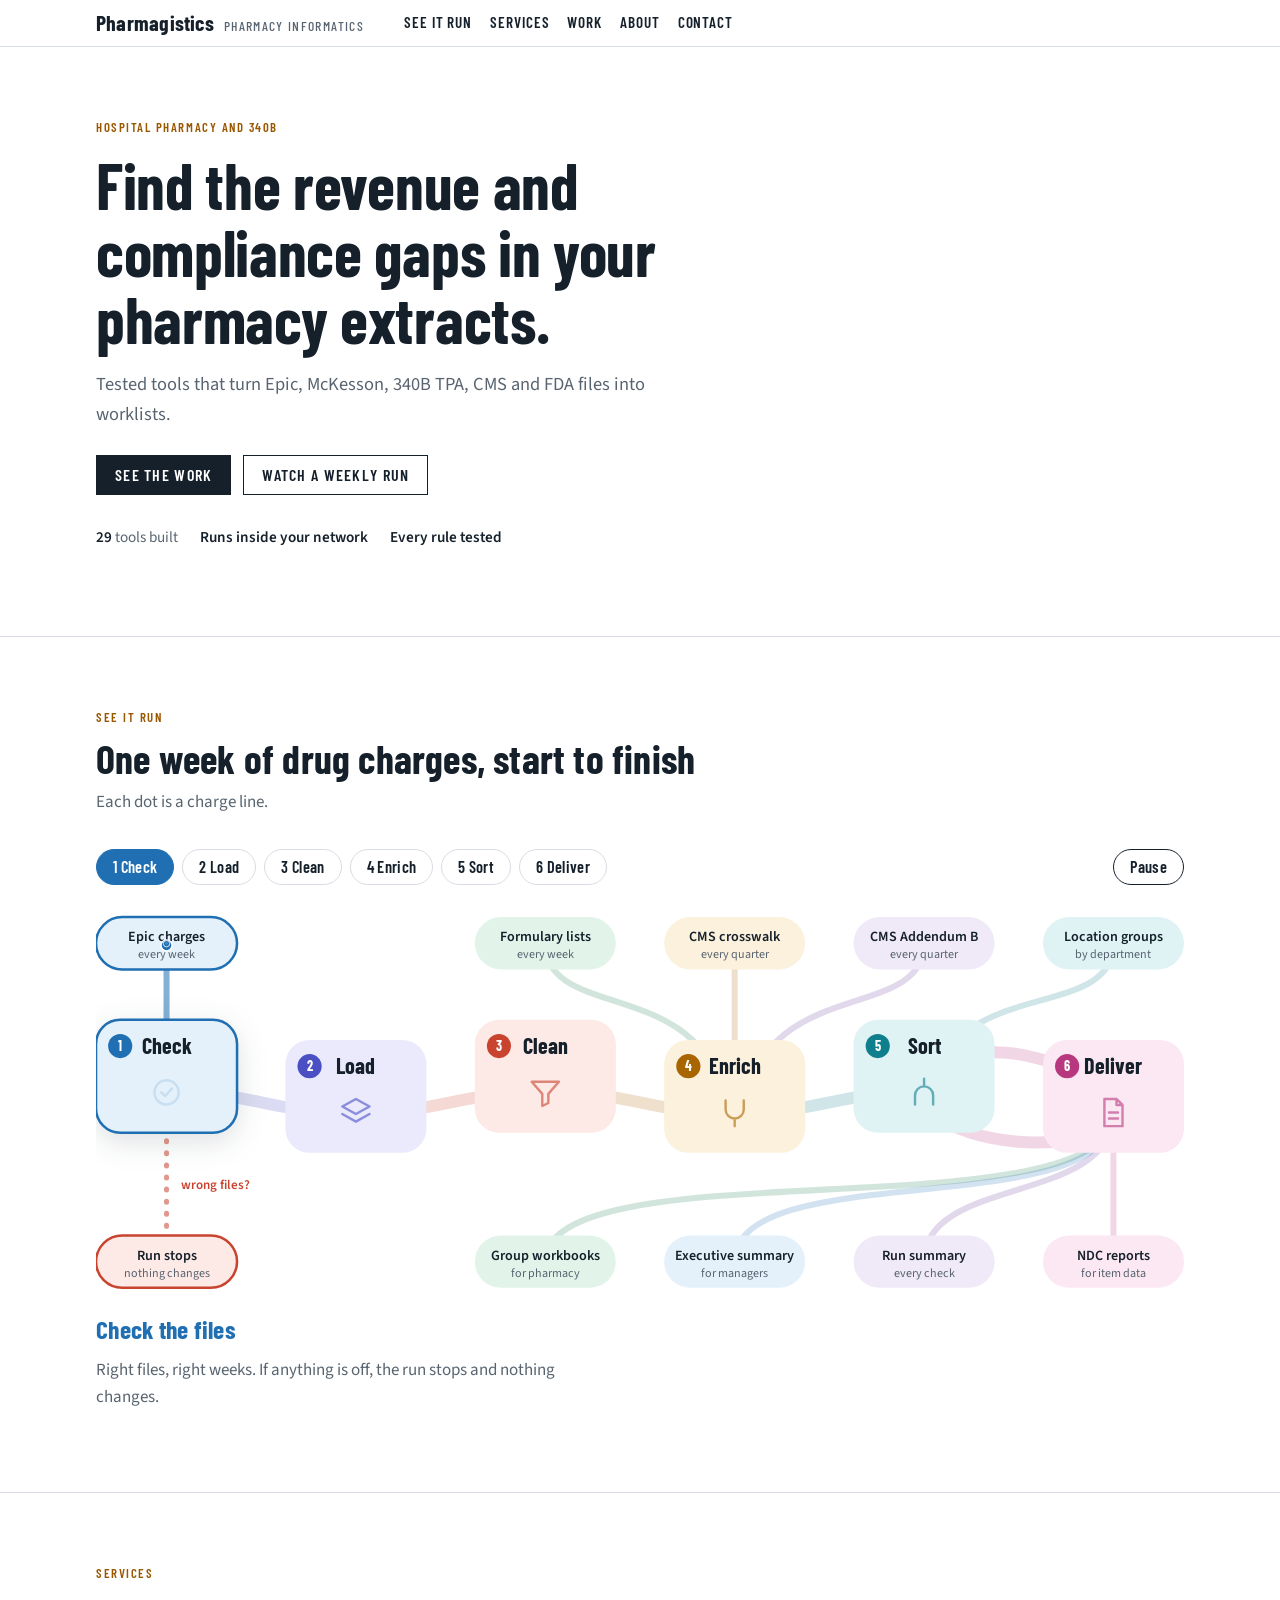
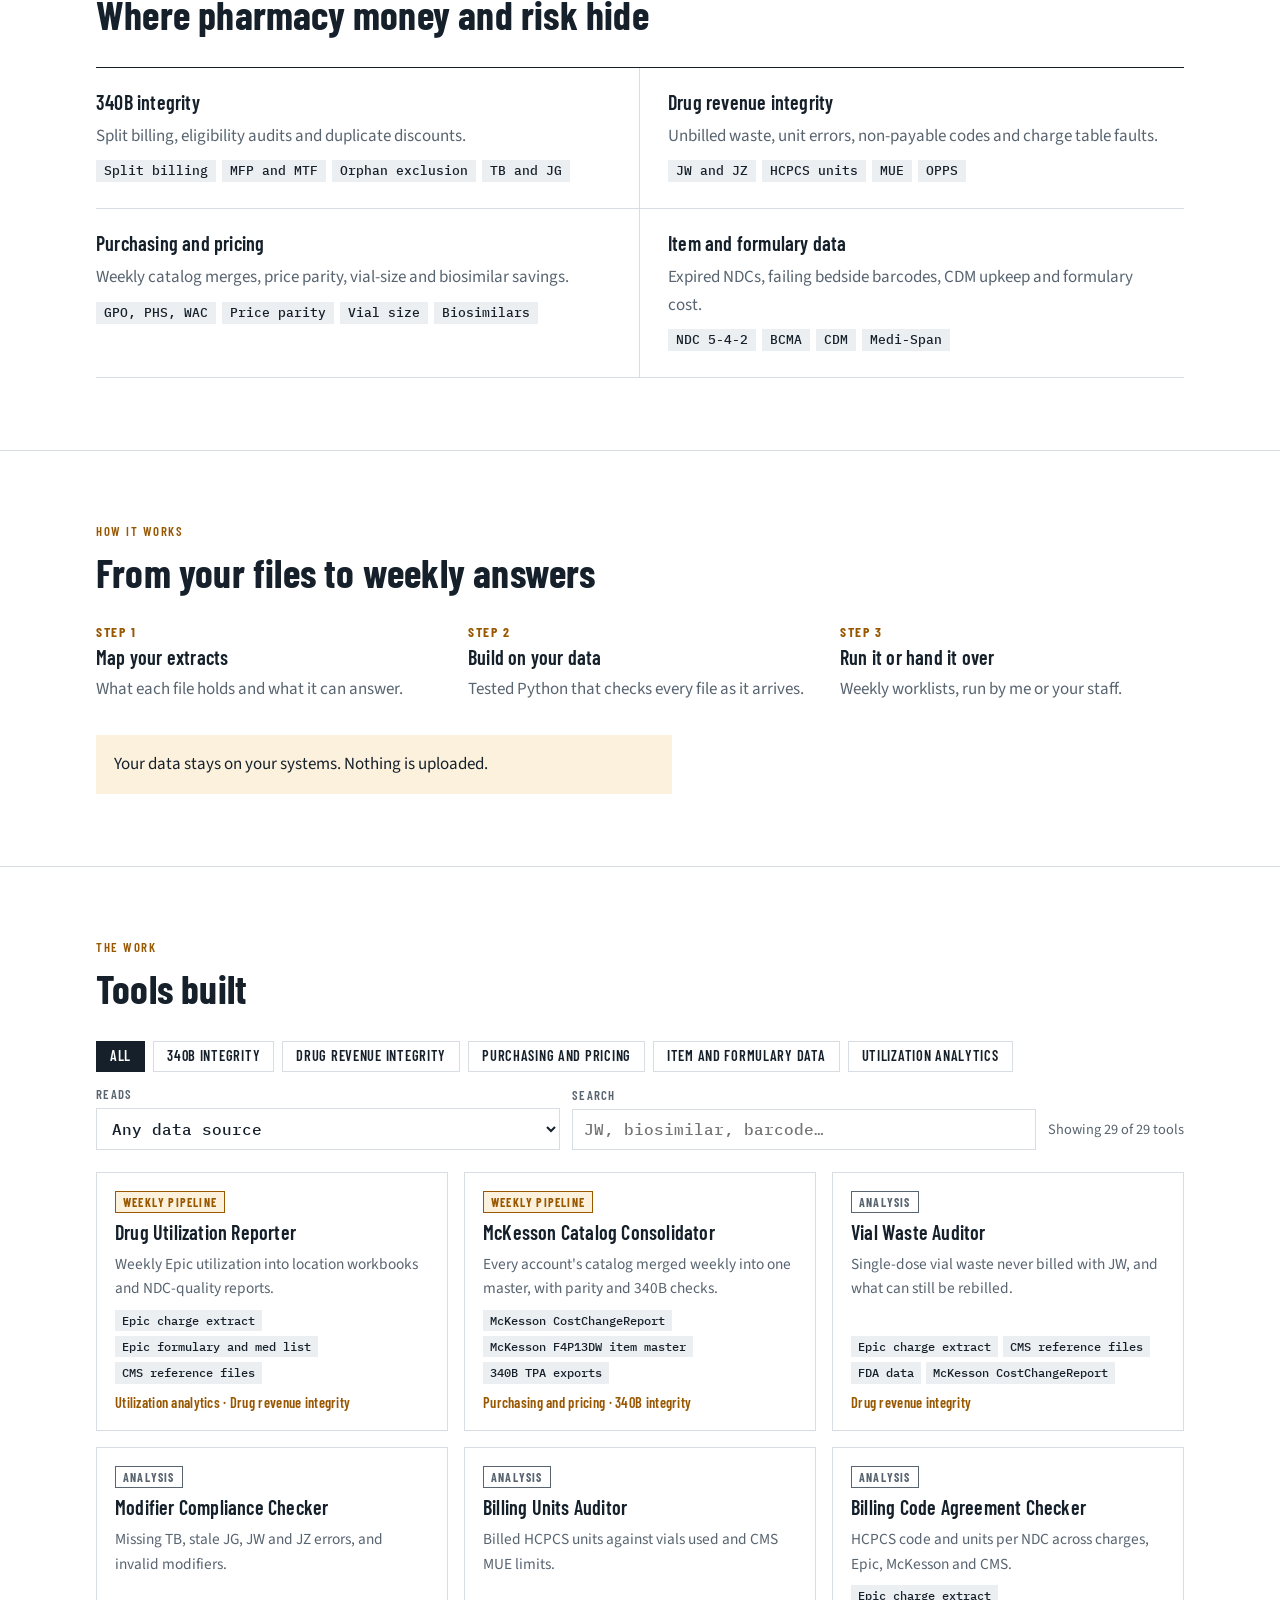
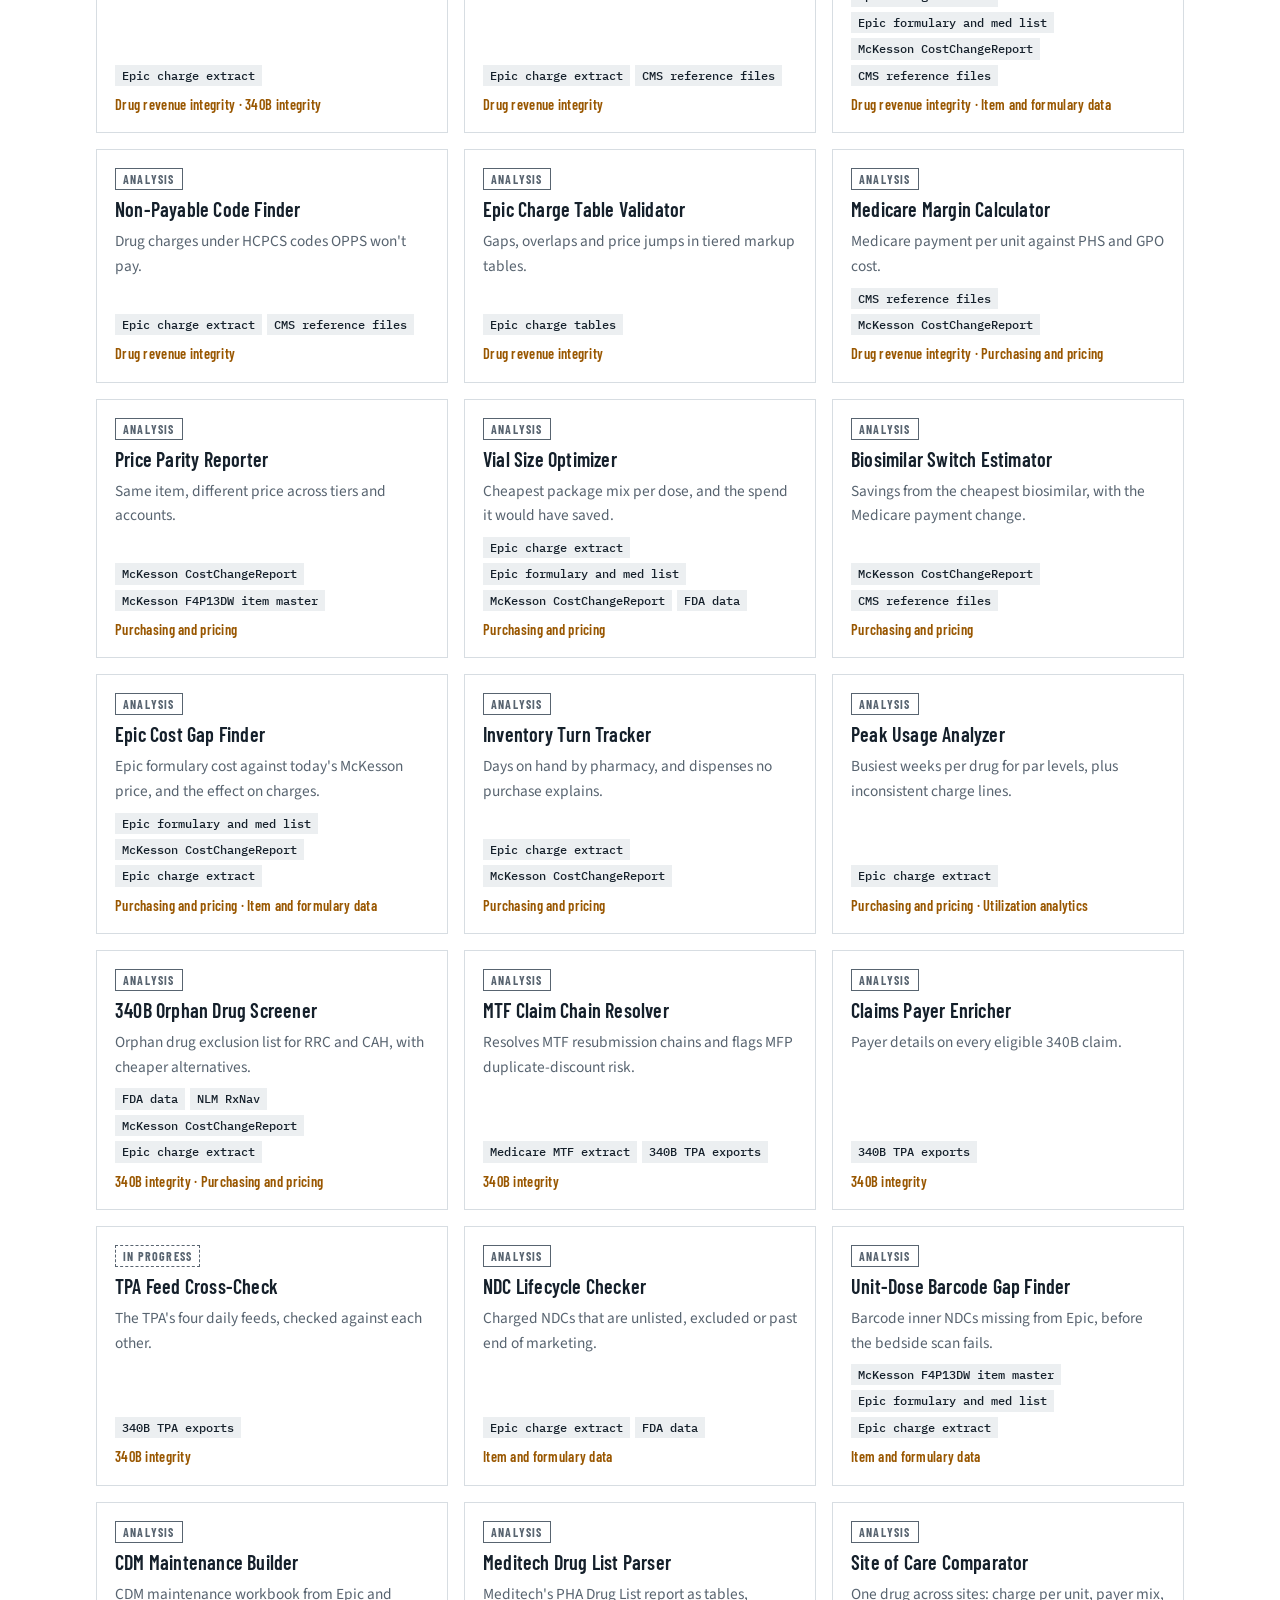
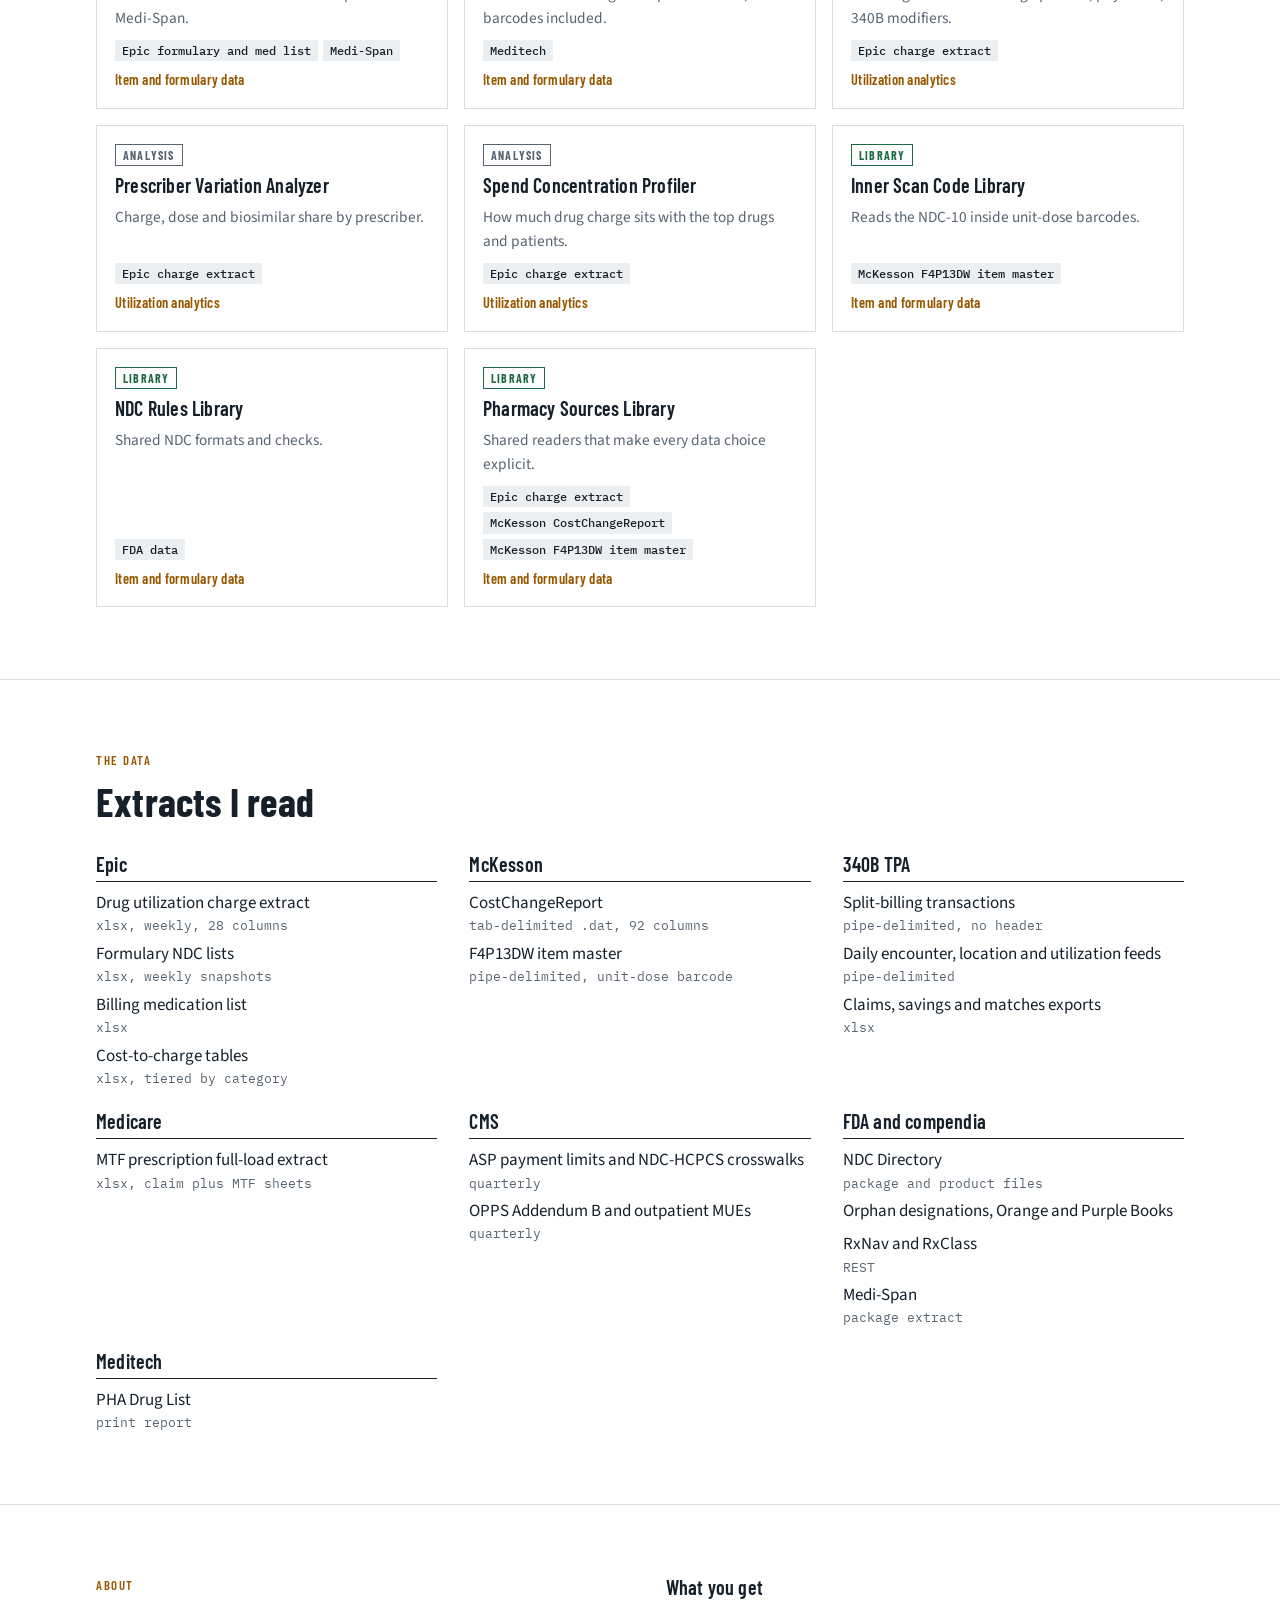
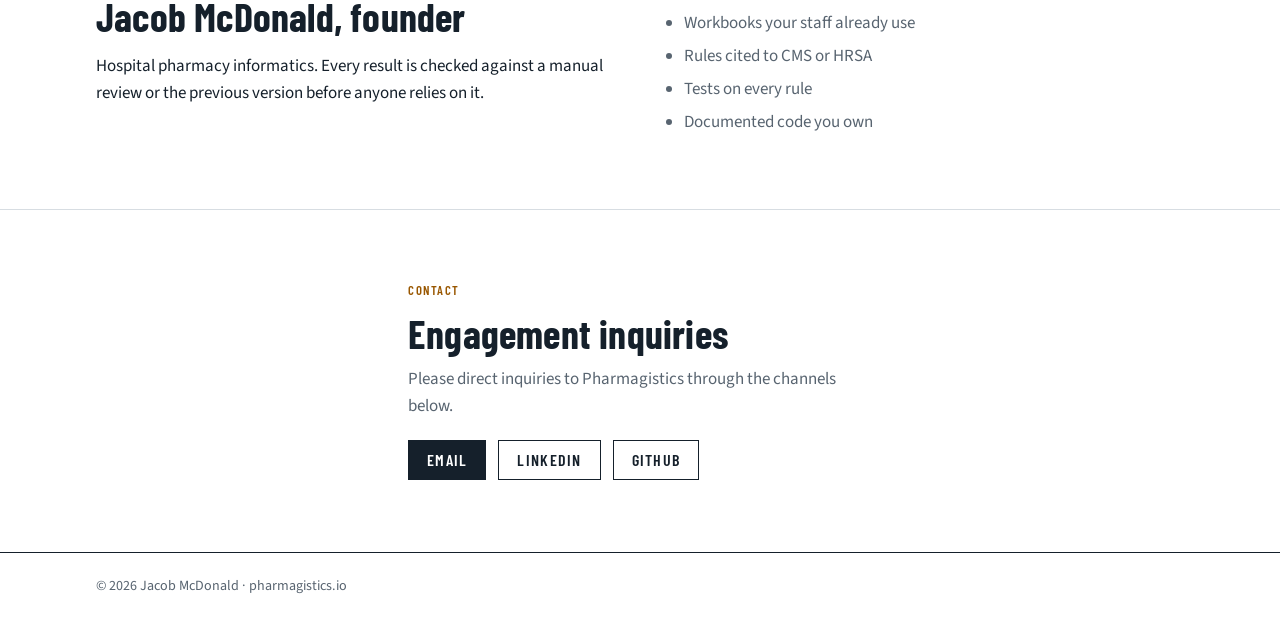
==== index.html @ 00c5dfe1 "Publish site from 42dc8f8 Co-Authored-By: Claude Opus 5.5 <noreply@anthropic.com>" ====
<!doctype html>
<html lang="en">
<head>
<meta charset="utf-8">
<meta name="viewport" content="width=device-width, initial-scale=1, viewport-fit=cover">
<title>Pharmagistics</title>
<meta name="description" content="Pharmagistics: pharmacy informatics for hospitals and 340B programs. Tested tools that turn pharmacy extracts into worklists.">
<link rel="preconnect" href="https://fonts.googleapis.com">
<link rel="preconnect" href="https://fonts.gstatic.com" crossorigin>
<link rel="stylesheet" href="https://fonts.googleapis.com/css2?family=Barlow+Condensed:wght@500;600;700&family=IBM+Plex+Mono:wght@400;500;600&family=Source+Sans+3:wght@400;600;700&display=swap">
<link rel="stylesheet" href="styles.css">

</head>
<body>
<header class="top">
  <div class="wrap">
    <a class="brand" href="#top"><b>Pharmagistics</b><span>Pharmacy informatics</span></a>
    <nav class="nav" aria-label="Sections">
      <a href="#pipeline">See it run</a>
      <a href="#services">Services</a>
      <a href="#work">Work</a>
      <a href="#about">About</a>
      <a href="#contact">Contact</a>
    </nav>
  </div>
</header>

<main>
  <section class="hero" id="top">
    <div class="wrap">
      <div>
        <p class="eyebrow">Hospital pharmacy and 340B</p>
        <h1>Find the revenue and compliance gaps in your pharmacy extracts.</h1>
        <p class="lede">Tested tools that turn Epic, McKesson, 340B TPA, CMS and FDA files into worklists.</p>
        <div class="hero-actions">
          <a class="button primary" href="#work">See the work</a>
          <a class="button" href="#pipeline">Watch a weekly run</a>
        </div>
        <ul class="hero-facts">
          <li><b>29</b> tools built</li>
          <li><b>Runs inside your network</b></li>
          <li><b>Every rule tested</b></li>
        </ul>
      </div>
    </div>
  </section>

  <section id="pipeline">
    <div class="wrap">
      <div class="section-head">
        <p class="eyebrow">See it run</p>
        <h2>One week of drug charges, start to finish</h2>
        <p class="lede">Each dot is a charge line.</p>
      </div>
      <div class="flow-controls">
        <div class="chips" id="flow-steps" role="group" aria-label="Step"></div>
        <button class="chip" id="flow-play" type="button">Play</button>
      </div>
      <figure class="flow">
        <div class="flow-scroll">
          <svg id="flow-svg" viewBox="0 0 1080 392" role="img" aria-label="One weekly run. Epic charges pass through six steps: check, load, clean, enrich, sort and deliver. Formulary lists and two CMS files join at enrich, and location groups at sort. Delivery produces group workbooks, an executive summary, a run summary and NDC reports. Wrong files stop the run with nothing changed."></svg>
        </div>
        <figcaption class="flow-caption" id="flow-caption">
          <h3 id="flow-title"></h3>
          <p id="flow-text"></p>
        </figcaption>
      </figure>
    </div>
  </section>

  <section id="services">
    <div class="wrap">
      <div class="section-head">
        <p class="eyebrow">Services</p>
        <h2>Where pharmacy money and risk hide</h2>
      </div>
      <div class="services">
        <div class="service">
          <h3>340B integrity</h3>
          <p>Split billing, eligibility audits and duplicate discounts.</p>
          <ul><li>Split billing</li><li>MFP and MTF</li><li>Orphan exclusion</li><li>TB and JG</li></ul>
        </div>
        <div class="service">
          <h3>Drug revenue integrity</h3>
          <p>Unbilled waste, unit errors, non-payable codes and charge table faults.</p>
          <ul><li>JW and JZ</li><li>HCPCS units</li><li>MUE</li><li>OPPS</li></ul>
        </div>
        <div class="service">
          <h3>Purchasing and pricing</h3>
          <p>Weekly catalog merges, price parity, vial-size and biosimilar savings.</p>
          <ul><li>GPO, PHS, WAC</li><li>Price parity</li><li>Vial size</li><li>Biosimilars</li></ul>
        </div>
        <div class="service">
          <h3>Item and formulary data</h3>
          <p>Expired NDCs, failing bedside barcodes, CDM upkeep and formulary cost.</p>
          <ul><li>NDC 5-4-2</li><li>BCMA</li><li>CDM</li><li>Medi-Span</li></ul>
        </div>
      </div>
    </div>
  </section>

  <section id="approach">
    <div class="wrap">
      <div class="section-head">
        <p class="eyebrow">How it works</p>
        <h2>From your files to weekly answers</h2>
      </div>
      <ol class="steps">
        <li><h3>Map your extracts</h3><p>What each file holds and what it can answer.</p></li>
        <li><h3>Build on your data</h3><p>Tested Python that checks every file as it arrives.</p></li>
        <li><h3>Run it or hand it over</h3><p>Weekly worklists, run by me or your staff.</p></li>
      </ol>
      <p class="assurance">Your data stays on your systems. Nothing is uploaded.</p>
    </div>
  </section>

  <section id="work">
    <div class="wrap">
      <div class="section-head">
        <p class="eyebrow">The work</p>
        <h2>Tools built</h2>
      </div>
      <div class="filters">
        <div class="chips" id="area-filter" role="group" aria-label="Problem area"></div>
        <div class="filter-row">
          <div class="field">
            <label for="source-filter">Reads</label>
            <select id="source-filter"><option value="all">Any data source</option></select>
          </div>
          <div class="field">
            <label for="work-search">Search</label>
            <input id="work-search" type="search" placeholder="JW, biosimilar, barcode…" autocomplete="off">
          </div>
          <p class="count" id="work-count" aria-live="polite"></p>
        </div>
      </div>
      <div class="work-grid" id="work-grid"></div>
    </div>
  </section>

  <section id="data">
    <div class="wrap">
      <div class="section-head">
        <p class="eyebrow">The data</p>
        <h2>Extracts I read</h2>
      </div>
      <div class="extracts" id="extract-list"></div>
    </div>
  </section>

  <section id="about">
    <div class="wrap about">
      <div>
        <p class="eyebrow">About</p>
        <h2>Jacob McDonald, founder</h2>
        <p style="margin-top:16px">Hospital pharmacy informatics. Every result is checked against a manual review or the previous version before anyone relies on it.</p>
      </div>
      <div>
        <h3 style="margin-bottom:12px">What you get</h3>
        <ul>
          <li>Workbooks your staff already use</li>
          <li>Rules cited to CMS or HRSA</li>
          <li>Tests on every rule</li>
          <li>Documented code you own</li>
        </ul>
      </div>
    </div>
  </section>

  <section id="contact">
    <div class="wrap contact-box">
      <p class="eyebrow">Contact</p>
      <h2>Engagement inquiries</h2>
      <p class="lede">Please direct inquiries to Pharmagistics through the channels below.</p>
      <!-- Placeholder links: set the real addresses at LLC launch. -->
      <ul class="contact-links">
        <li><a class="button primary" href="#">Email</a></li>
        <li><a class="button" href="#">LinkedIn</a></li>
        <li><a class="button" href="#">GitHub</a></li>
      </ul>
    </div>
  </section>
</main>

<footer>
  <div class="wrap">
    <span>© 2026 Jacob McDonald · pharmagistics.io</span>
  </div>
</footer>

<script src="data.js"></script>
<script src="app.js"></script>
</body>
</html>
---- styles.css ----
/* Layout: plain masthead, an animated weekly run, then a catalogue of tools and the
   data they read. */
/* White in every theme, by choice: no dark variant. */
:root {
  color-scheme: light;
  --paper: #ffffff;
  --surface: #ffffff;
  --ink: #15202b;
  --muted: #586470;
  --rule: #d7dde2;
  --amber: #995700;
  --amber-wash: #fcf1dc;
  --ok: #1c6b45;
  --x-wash: #eceff1;
  --display: "Barlow Condensed", "Bahnschrift SemiCondensed", "Arial Narrow", sans-serif;
  --body: "Source Sans 3", "Segoe UI", system-ui, sans-serif;
  --mono: "IBM Plex Mono", ui-monospace, Consolas, monospace;
  --wrap: 1120px;
}

* { box-sizing: border-box; }
html { scroll-behavior: smooth; }
@media (prefers-reduced-motion: reduce) { html { scroll-behavior: auto; } }
body {
  margin: 0;
  background: var(--paper);
  color: var(--ink);
  font: 1.0625rem/1.6 var(--body);
}
a { color: var(--amber); text-underline-offset: 3px; }
:focus-visible { outline: 2px solid var(--amber); outline-offset: 2px; }
h1, h2, h3 { font-family: var(--display); line-height: 1.05; text-wrap: balance; margin: 0; }
h2 { font-size: clamp(1.9rem, 3.4vw, 2.5rem); font-weight: 700; letter-spacing: 0.005em; }
h3 { font-size: 1.25rem; font-weight: 600; letter-spacing: 0.01em; }
p { margin: 0; }
code, .mono { font-family: var(--mono); }

.wrap {
  max-width: var(--wrap);
  margin-inline: auto;
  padding-left: max(16px, env(safe-area-inset-left, 0px));
  padding-right: max(16px, env(safe-area-inset-right, 0px));
}
.eyebrow {
  font: 600 0.8rem/1.4 var(--display);
  letter-spacing: 0.12em;
  text-transform: uppercase;
  color: var(--amber);
}
.lede { color: var(--muted); max-width: 62ch; }

/* Header */
body::before {
  content: "";
  position: fixed;
  inset: 0 0 auto;
  height: env(safe-area-inset-top, 0px);
  z-index: 10;
  background: var(--paper);
}
.top {
  position: sticky;
  top: env(safe-area-inset-top, 0px);
  z-index: 5;
  background: var(--paper);
  border-bottom: 1px solid var(--rule);
}
.top .wrap {
  display: flex;
  align-items: center;
  gap: 16px 40px;
  padding-block: 12px;
  flex-wrap: wrap;
}
.brand { display: flex; align-items: baseline; gap: 10px; text-decoration: none; color: var(--ink); }
.brand b { font: 700 1.35rem/1 var(--display); letter-spacing: 0.01em; }
.brand span { font: 500 0.85rem/1 var(--display); letter-spacing: 0.1em; text-transform: uppercase; color: var(--muted); }
.nav { display: flex; gap: 18px; flex-wrap: wrap; }
.nav a { color: var(--ink); text-decoration: none; font: 600 0.95rem/1 var(--display); letter-spacing: 0.06em; text-transform: uppercase; }
.nav a:hover { color: var(--amber); }

/* Sections */
section { padding-top: 72px; padding-bottom: 72px; }
@media (max-width: 860px) { section { padding-top: 48px; padding-bottom: 48px; } }
section + section { border-top: 1px solid var(--rule); }
.section-head { display: grid; gap: 10px; margin-bottom: 32px; }

/* Hero */
.hero h1 { font-size: clamp(2.5rem, 5.4vw, 4rem); font-weight: 700; letter-spacing: -0.005em; margin-block: 14px 18px; max-width: 22ch; }
.hero .lede { font-size: 1.15rem; }
.hero-actions { display: flex; gap: 12px; flex-wrap: wrap; margin-top: 26px; }
.button {
  display: inline-flex;
  align-items: center;
  padding: 11px 18px;
  border: 1.5px solid var(--ink);
  font: 600 1rem/1 var(--display);
  letter-spacing: 0.08em;
  text-transform: uppercase;
  text-decoration: none;
  color: var(--ink);
  background: transparent;
}
.button.primary { background: var(--ink); color: var(--paper); }
.button:hover { border-color: var(--amber); color: var(--amber); }
.button.primary:hover { background: var(--amber); border-color: var(--amber); color: var(--paper); }
.hero-facts { display: flex; flex-wrap: wrap; gap: 8px 22px; margin-top: 30px; padding: 0; list-style: none; color: var(--muted); font-size: 0.95rem; }
.hero-facts b { color: var(--ink); font-weight: 600; }

/* Weekly run: soft colored cards on streams, with dots (charge lines) moving through them. */
.c-blue { --c: #1f6fb2; --w: #e4f1fb; }
.c-indigo { --c: #4a4fc4; --w: #eaeafc; }
.c-coral { --c: #c8442f; --w: #fde9e5; }
.c-amber { --c: #a86500; --w: #fcf1dc; }
.c-green { --c: #1b7f52; --w: #e2f4ea; }
.c-violet { --c: #6a3d9a; --w: #f0e9f7; }
.c-teal { --c: #0f7f8e; --w: #dff3f5; }
.c-pink { --c: #b8387f; --w: #fbe8f3; }
.c-slate { --c: #64748b; --w: #eef1f5; }
.flow-controls { display: flex; flex-wrap: wrap; align-items: center; justify-content: space-between; gap: 12px; margin-bottom: 18px; }
.flow-controls .chip { border-radius: 999px; padding: 9px 16px; font-size: 1.02rem; letter-spacing: 0.02em; text-transform: none; }
.flow-controls .chip[aria-pressed="true"] { background: var(--c); border-color: var(--c); color: var(--surface); }
#flow-play { border-color: var(--ink); }
.flow { margin: 0; }
.flow-scroll { overflow-x: auto; scroll-behavior: smooth; }
.flow svg { display: block; width: 100%; min-width: 860px; height: auto; }

.ribbon { fill: none; stroke: var(--c); stroke-opacity: 0.2; stroke-width: 6; stroke-linecap: round; transition: stroke-opacity 0.4s; }
.ribbon.wide { stroke-width: 12; }
.ribbon.on { stroke-opacity: 0.55; }
.ribbon.stop { stroke-width: 5; stroke-dasharray: 1 11; }
.ribbon.stop.on { animation: flow-trickle 0.9s linear infinite; }
@keyframes flow-trickle { to { stroke-dashoffset: -12; } }

.card, .pill { transform-box: fill-box; transform-origin: center; }
.card { cursor: pointer; }
.card rect, .pill rect { fill: var(--w); stroke: var(--c); stroke-opacity: 0; stroke-width: 2.5; transition: stroke-opacity 0.3s, fill 0.3s; }
.card:hover rect { stroke-opacity: 0.45; }
.card.on rect, .pill.on rect { stroke-opacity: 1; }
.card.on { filter: drop-shadow(0 8px 14px rgb(21 32 43 / 0.14)); }
.card .icon { fill: none; stroke: var(--c); stroke-width: 1.6; stroke-linecap: round; stroke-linejoin: round; opacity: 0.6; transition: opacity 0.3s; }
.card.on .icon { opacity: 0.14; }
.card-title { font: 700 22px var(--display); fill: var(--ink); text-anchor: middle; }
.badge circle { fill: var(--c); }
.badge text { font: 700 14px var(--display); fill: var(--surface); text-anchor: middle; }
.pill text { font: 600 14px var(--body); fill: var(--ink); text-anchor: middle; transition: fill 0.3s; }
.pill .sub { font-size: 12px; font-weight: 400; fill: var(--muted); }
.pill.done rect { fill: var(--c); }
.pill.done text { fill: var(--surface); }
.stop-label { font: 600 13px var(--body); fill: var(--c); }

.dot .core { fill: var(--c); stroke: var(--surface); stroke-width: 1.5; transition: fill 0.3s; }
.dot .arc { fill: none; stroke: var(--c); stroke-width: 2.6; opacity: 0; transition: opacity 0.35s; }
.dot.enriched .arc { opacity: 1; }
.burst { fill: none; stroke: var(--c); stroke-width: 2.5; }
.tick { transform: scale(0); transition: transform 0.35s cubic-bezier(0.22, 1, 0.36, 1); }
.tick.done { transform: scale(1); }
.tick circle { fill: var(--c); stroke: var(--surface); stroke-width: 2; }
.tick path { fill: none; stroke: var(--surface); stroke-width: 2; stroke-linecap: round; stroke-linejoin: round; }

.flow-caption { display: grid; gap: 6px; min-height: 6.5rem; margin-top: 18px; }
.flow-caption h3 { font-size: 1.6rem; font-weight: 700; color: var(--c); }
.flow-caption p { color: var(--muted); max-width: 62ch; }
@media (prefers-reduced-motion: reduce) {
  .flow-scroll { scroll-behavior: auto; }
  .ribbon.stop.on { animation: none; }
  .tick { transition: none; }
}

.field { display: grid; gap: 4px; }
.field label { font: 600 0.8rem/1.4 var(--display); letter-spacing: 0.1em; text-transform: uppercase; color: var(--muted); }
.field input, .field select {
  width: 100%;
  padding: 9px 11px;
  border: 1px solid var(--rule);
  background: var(--paper);
  color: var(--ink);
  font: 500 0.98rem/1.3 var(--mono);
}
.field input:focus { border-color: var(--amber); outline: none; box-shadow: 0 0 0 2px var(--amber-wash); }

/* Services */
.services { display: grid; grid-template-columns: repeat(2, minmax(0, 1fr)); gap: 0; border-top: 1.5px solid var(--ink); }
.service { padding: 24px 24px 26px 0; border-bottom: 1px solid var(--rule); display: grid; gap: 10px; align-content: start; }
.service:nth-child(odd) { padding-right: 28px; border-right: 1px solid var(--rule); }
.service:nth-child(even) { padding-left: 28px; }
.service p { color: var(--muted); }
.service ul { margin: 0; padding: 0; list-style: none; display: flex; flex-wrap: wrap; gap: 6px; }
.service li { font: 500 0.8rem/1.3 var(--mono); padding: 3px 8px; background: var(--x-wash); }

/* Approach */
.steps { display: grid; grid-template-columns: repeat(3, minmax(0, 1fr)); gap: 28px; margin: 0; padding: 0; list-style: none; counter-reset: step; }
.steps li { display: grid; gap: 8px; align-content: start; counter-increment: step; }
.steps li::before {
  content: "Step " counter(step);
  font: 700 0.85rem/1 var(--display);
  letter-spacing: 0.12em;
  text-transform: uppercase;
  color: var(--amber);
}
.steps p { color: var(--muted); }
.assurance { margin-top: 32px; padding: 16px 18px; background: var(--amber-wash); max-width: 72ch; }

/* Work explorer */
.filters { display: grid; gap: 14px; margin-bottom: 22px; }
.chips { display: flex; flex-wrap: wrap; gap: 8px; }
.chip {
  padding: 7px 13px;
  border: 1px solid var(--rule);
  background: var(--surface);
  color: var(--ink);
  font: 600 0.9rem/1 var(--display);
  letter-spacing: 0.05em;
  text-transform: uppercase;
  cursor: pointer;
}
.chip[aria-pressed="true"] { background: var(--ink); border-color: var(--ink); color: var(--paper); }
.chip:hover { border-color: var(--amber); }
.filter-row { display: grid; grid-template-columns: minmax(0, 1fr) minmax(0, 1fr) auto; gap: 12px; align-items: end; }
.count { font-size: 0.9rem; color: var(--muted); font-variant-numeric: tabular-nums; white-space: nowrap; padding-bottom: 9px; }
.work-grid { display: grid; grid-template-columns: repeat(auto-fill, minmax(min(100%, 300px), 1fr)); gap: 16px; }
.work-card {
  display: grid;
  grid-template-rows: auto auto 1fr auto auto;
  gap: 9px;
  padding: 18px;
  background: var(--surface);
  border: 1px solid var(--rule);
  min-width: 0;
}
.work-card p { color: var(--muted); font-size: 0.96rem; }
.kind { justify-self: start; font: 700 0.75rem/1 var(--display); letter-spacing: 0.1em; text-transform: uppercase; padding: 4px 7px; border: 1px solid currentColor; }
.kind-weekly { color: var(--amber); background: var(--amber-wash); }
.kind-analysis { color: var(--muted); }
.kind-library { color: var(--ok); }
.kind-building { color: var(--muted); border-style: dashed; }
.work-sources { margin: 0; padding: 0; list-style: none; display: flex; flex-wrap: wrap; gap: 5px; }
.work-sources li { font: 500 0.74rem/1.3 var(--mono); padding: 3px 7px; background: var(--x-wash); }
.work-card .work-areas { font: 600 0.9rem/1.35 var(--display); letter-spacing: 0.02em; color: var(--amber); }
.work-empty { color: var(--muted); }

/* Extracts */
.extracts { display: grid; grid-template-columns: repeat(auto-fill, minmax(min(100%, 320px), 1fr)); gap: 24px 32px; }
.extract-group { display: grid; gap: 8px; align-content: start; }
.extract-group h3 { padding-bottom: 6px; border-bottom: 1.5px solid var(--ink); }
.extract-group ul { margin: 0; padding: 0; list-style: none; display: grid; gap: 6px; }
.extract-group li { display: grid; gap: 1px; }
.extract-group .fmt { font: 400 0.8rem/1.3 var(--mono); color: var(--muted); }

/* About and contact */
.about { display: grid; grid-template-columns: minmax(0, 1fr) minmax(0, 1fr); gap: clamp(24px, 4vw, 56px); }
.about p + p { margin-top: 14px; }
.about ul { margin: 0; padding-left: 1.1em; color: var(--muted); display: grid; gap: 6px; }
.contact-box { display: grid; gap: 12px; max-width: 62ch; }
.contact-links { display: flex; flex-wrap: wrap; gap: 12px; margin: 8px 0 0; padding: 0; list-style: none; }

footer { border-top: 1.5px solid var(--ink); }
footer .wrap { padding-block: 22px 30px; display: flex; flex-wrap: wrap; justify-content: space-between; gap: 12px; font-size: 0.88rem; color: var(--muted); }

@media (max-width: 860px) {
  .about { grid-template-columns: minmax(0, 1fr); }
  .services { grid-template-columns: minmax(0, 1fr); }
  .service:nth-child(odd), .service:nth-child(even) { padding: 22px 16px 22px 0; border-right: 0; }
  .steps { grid-template-columns: minmax(0, 1fr); }
  .filter-row { grid-template-columns: minmax(0, 1fr); }
  .count { padding-bottom: 0; }
}
@media (max-width: 480px) {
  .nav { gap: 12px; }
}
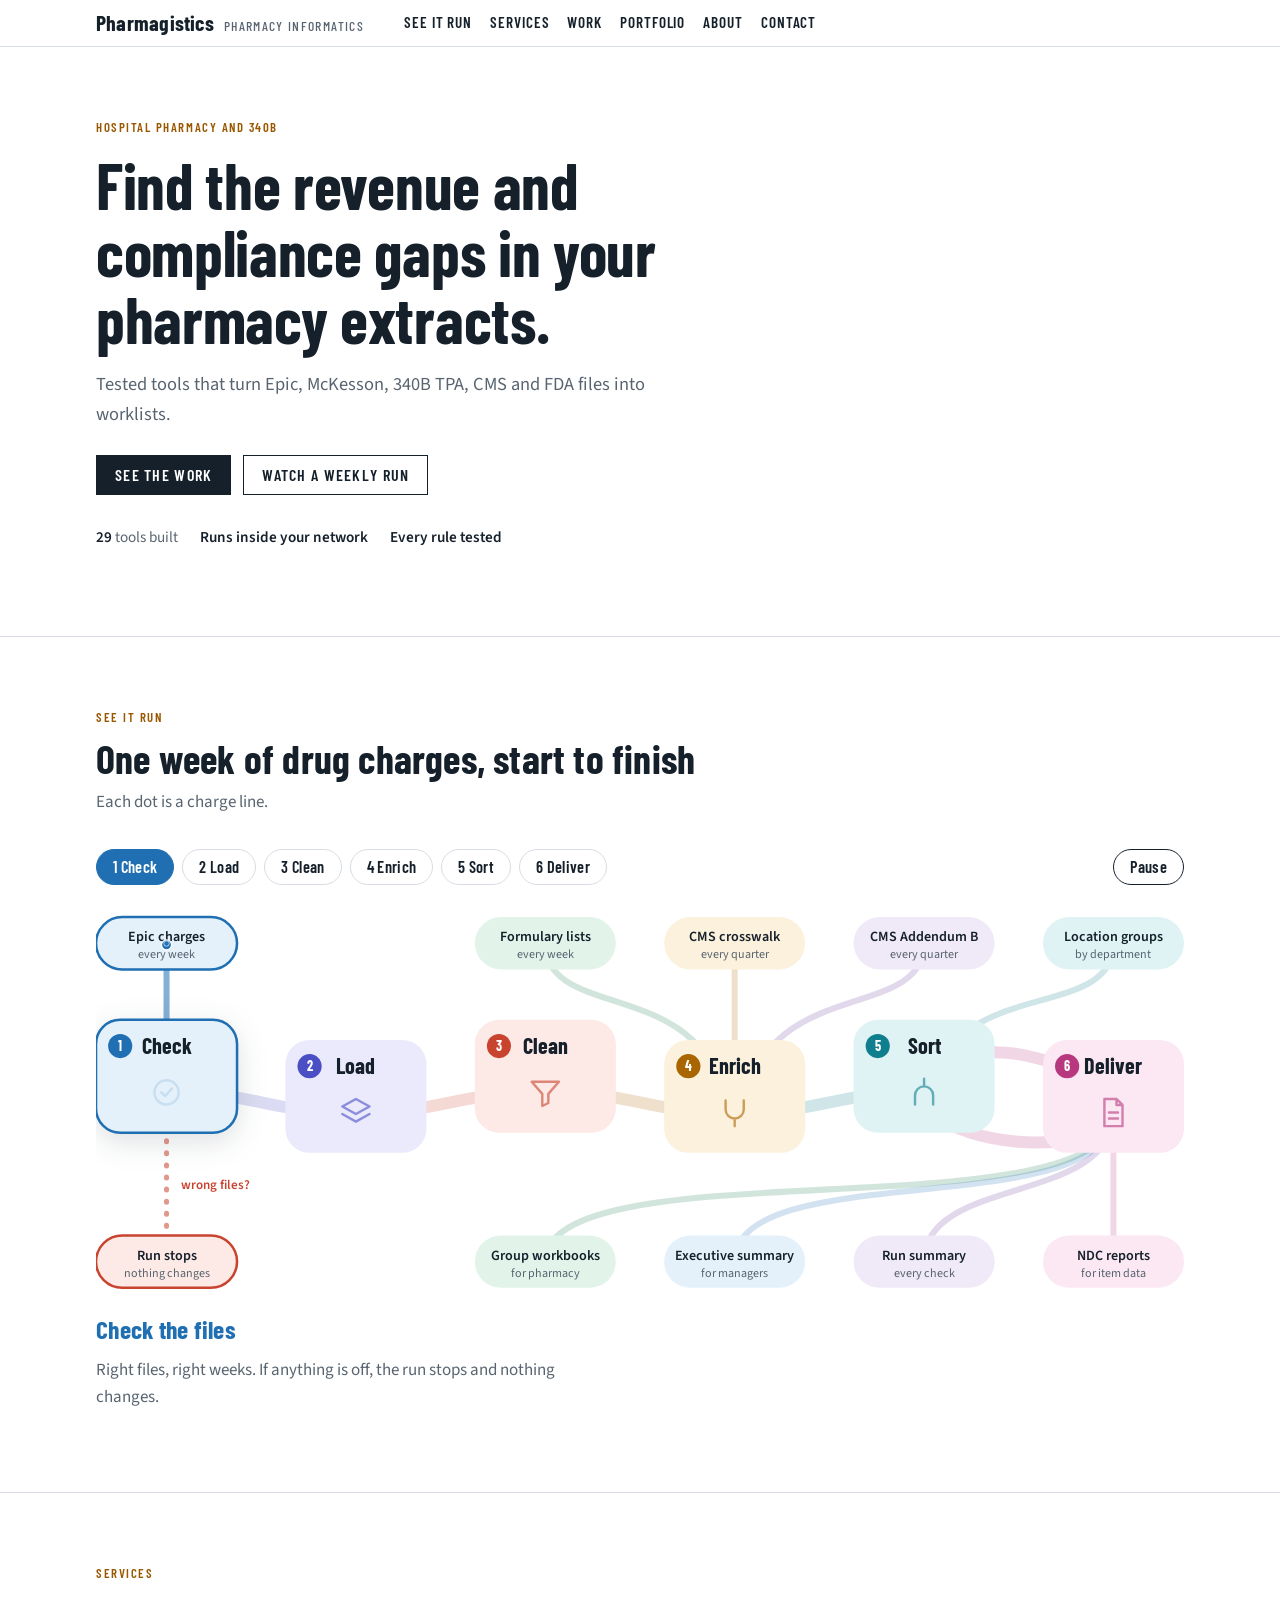
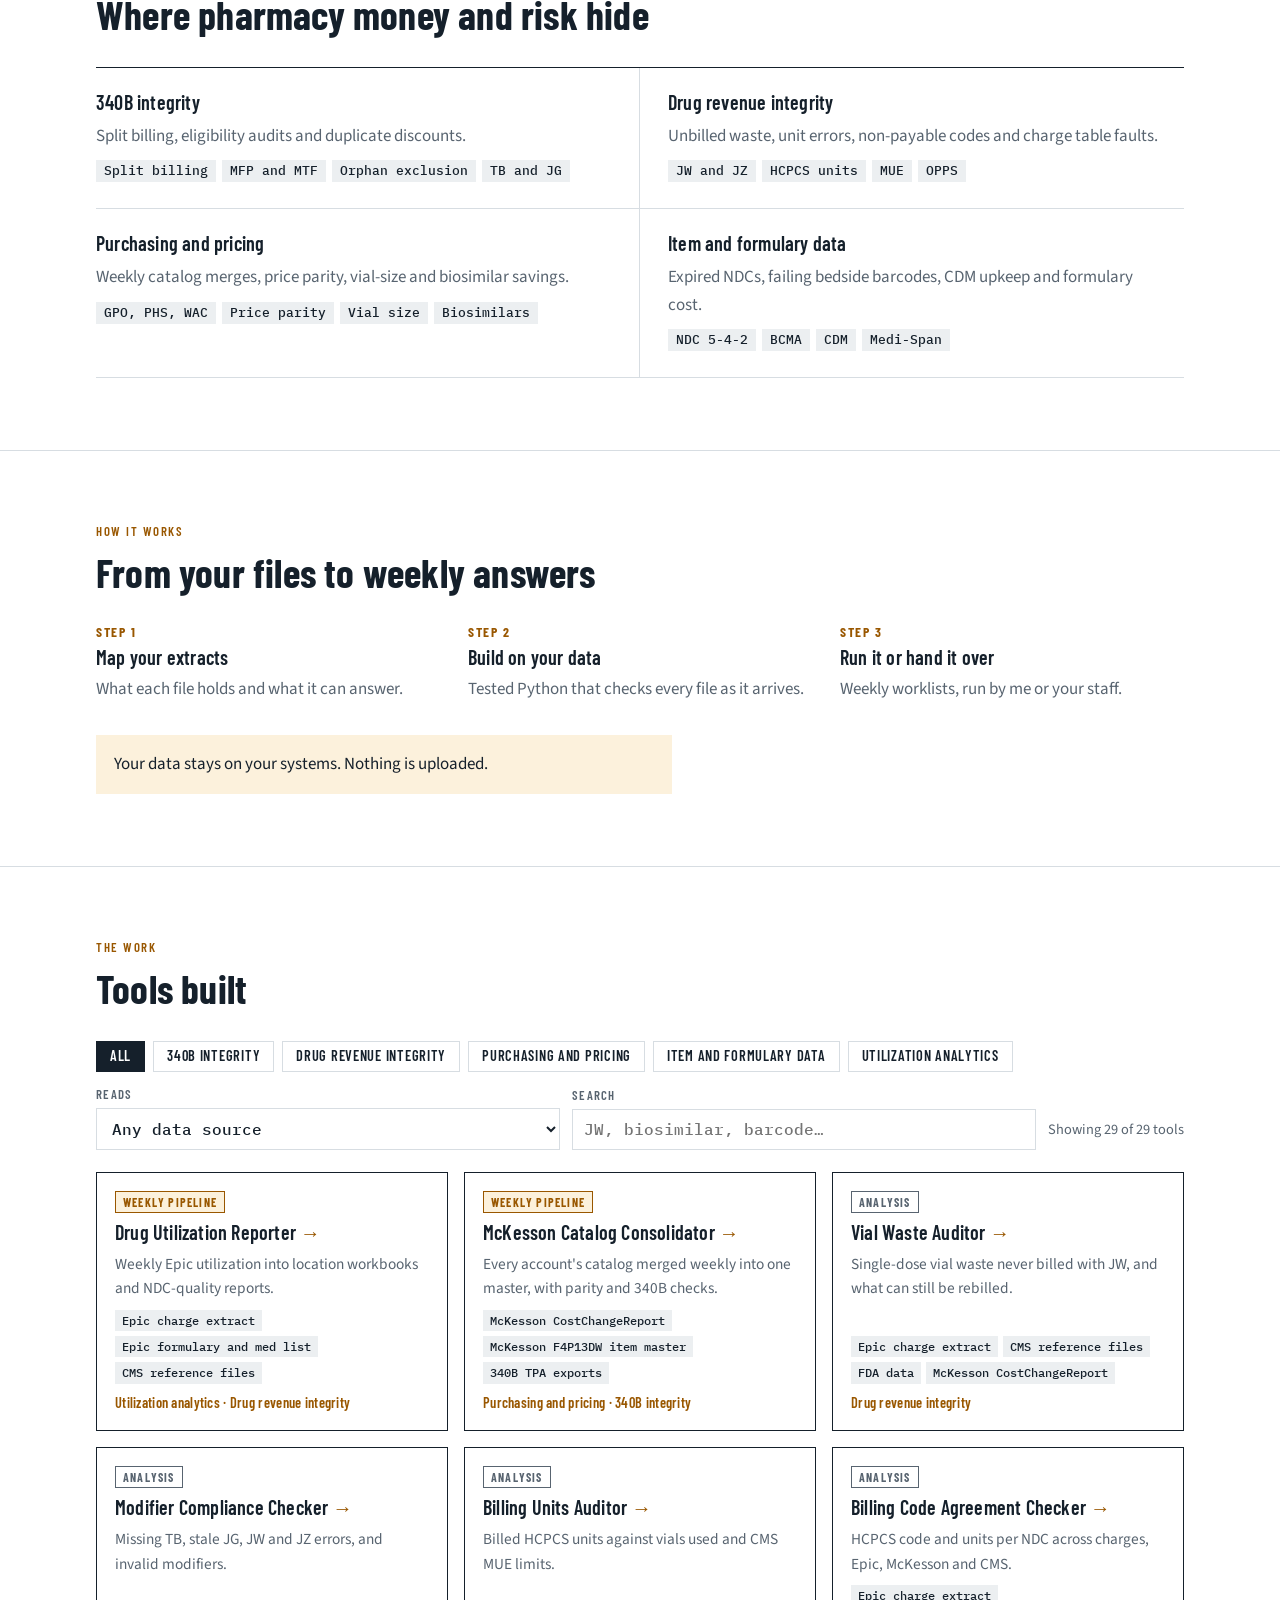
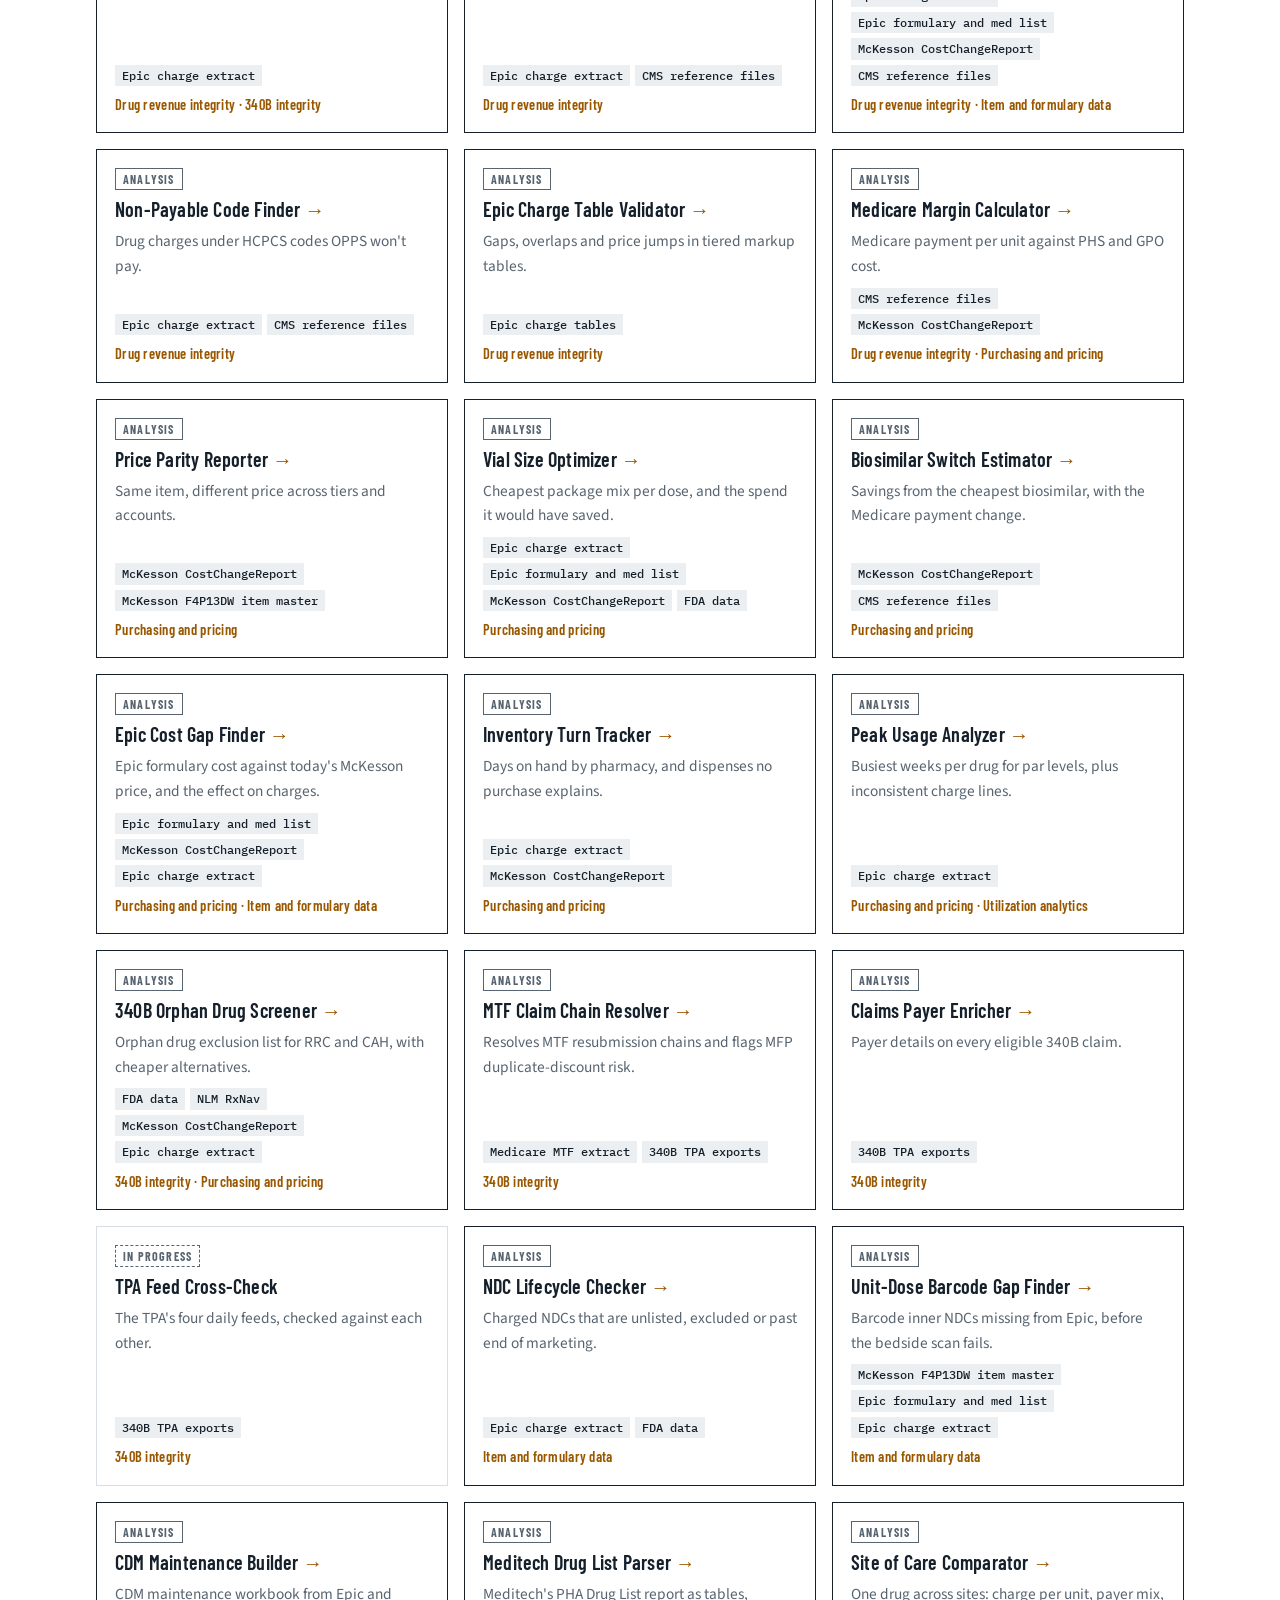
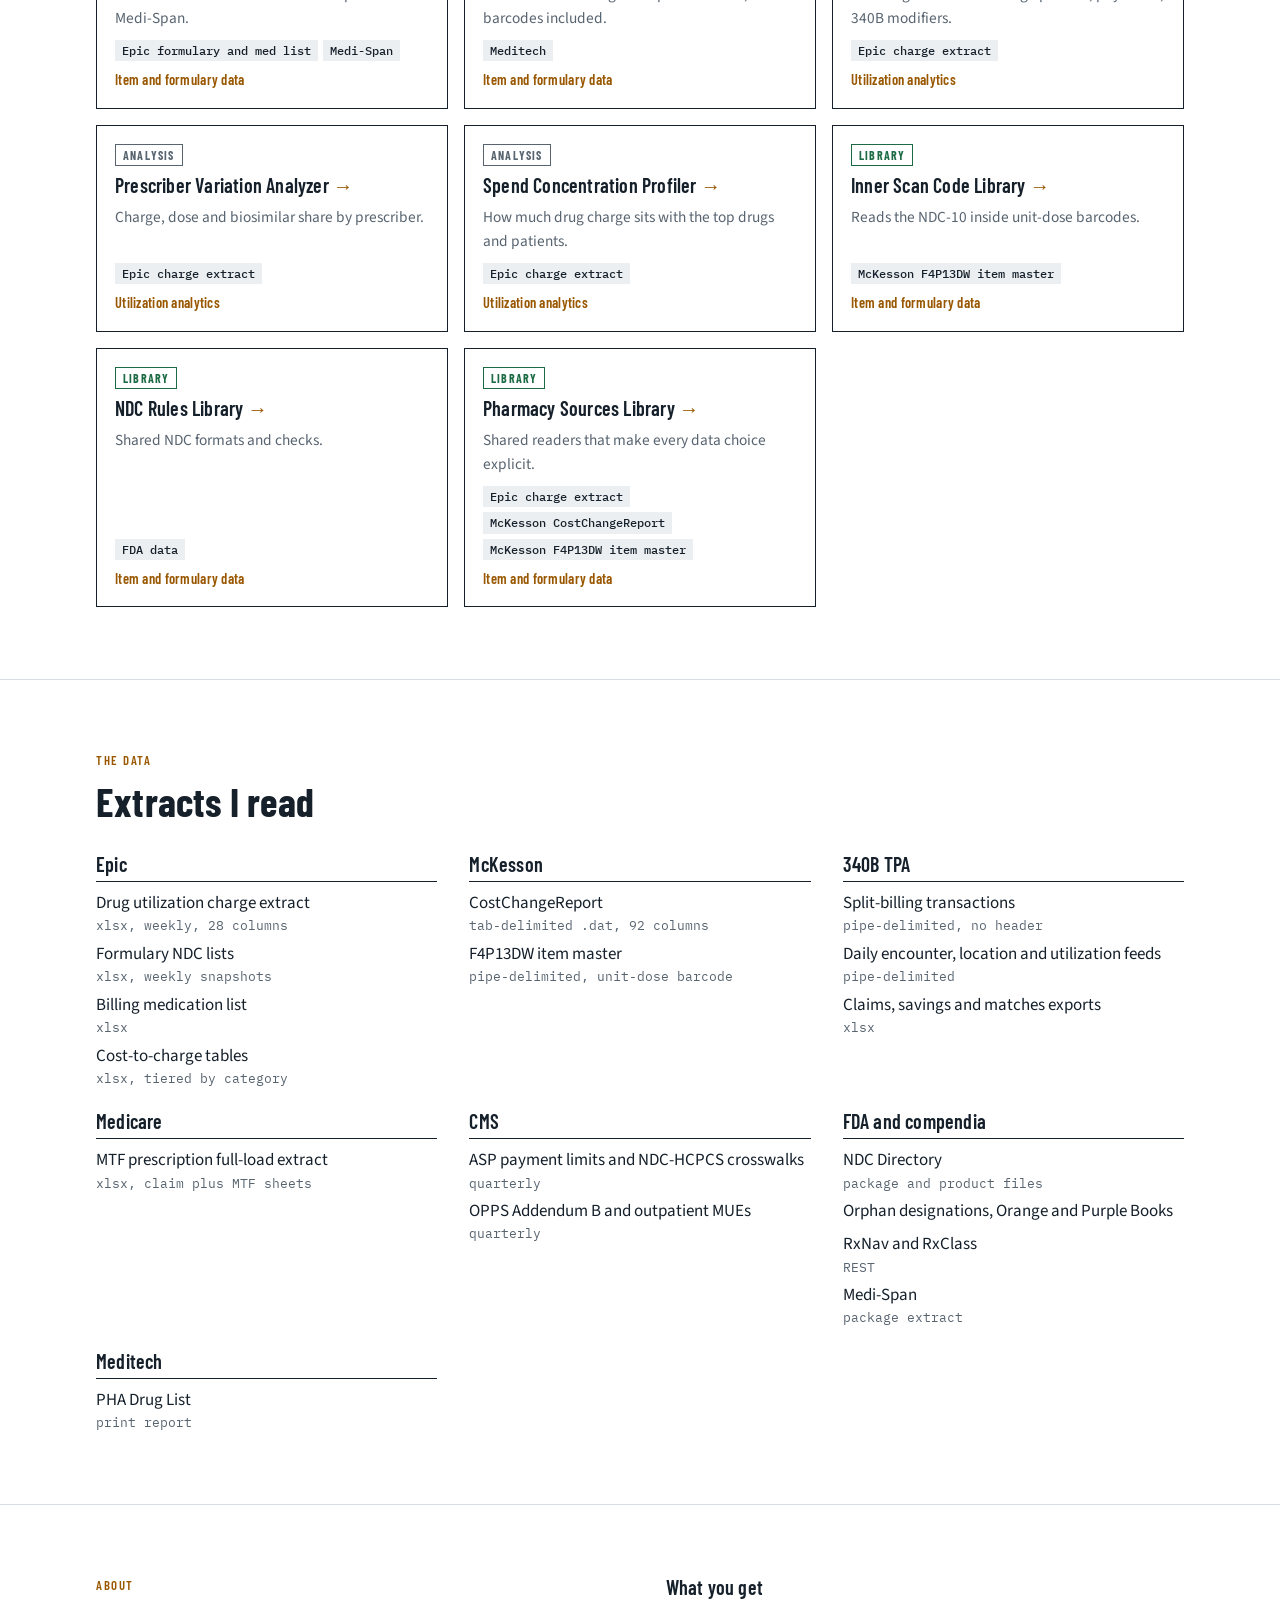
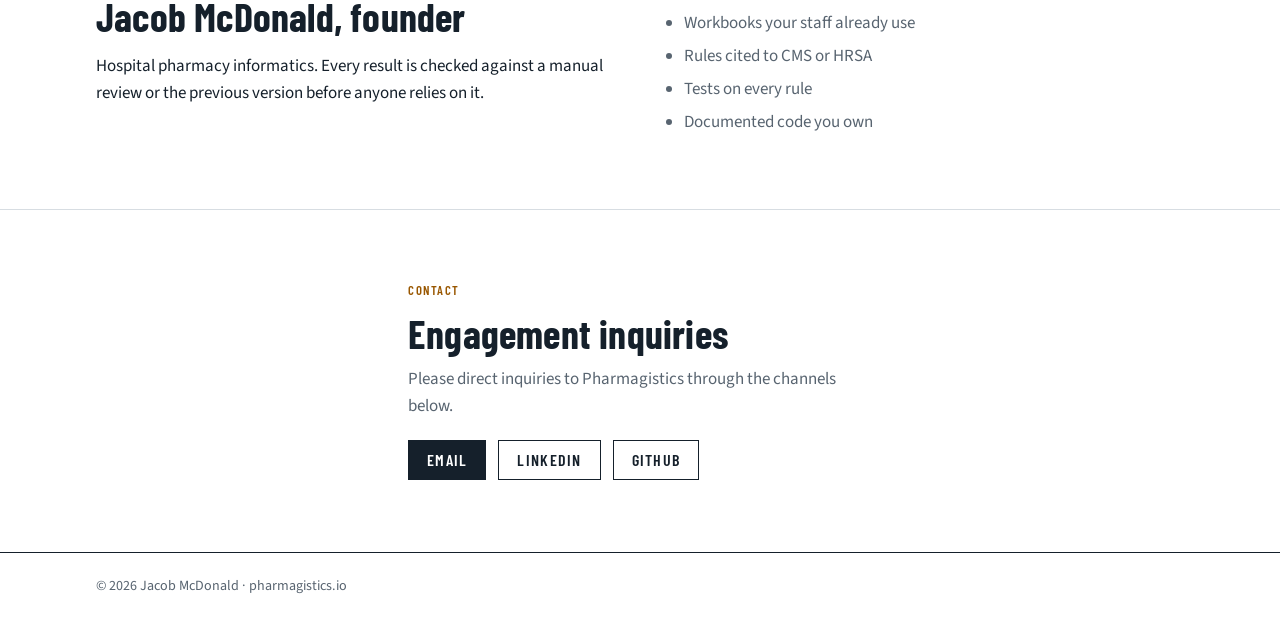
==== commit 95e0f7bc: "Publish site from 4541297 Co-Authored-By: Claude Opus 5.5 <noreply@anthropic.com>" ====
--- a/index.html
+++ b/index.html
@@ -19,6 +19,7 @@
       <a href="#pipeline">See it run</a>
       <a href="#services">Services</a>
       <a href="#work">Work</a>
+      <a href="portfolio.html">Portfolio</a>
       <a href="#about">About</a>
       <a href="#contact">Contact</a>
     </nav>
--- a/styles.css
+++ b/styles.css
@@ -254,6 +254,58 @@
 .contact-box { display: grid; gap: 12px; max-width: 62ch; }
 .contact-links { display: flex; flex-wrap: wrap; gap: 12px; margin: 8px 0 0; padding: 0; list-style: none; }
 
+/* Project pages and the portfolio: rounded pastel blocks, like the weekly run. */
+:root {
+  --given: #0f7f8e; --given-wash: #dff3f5; --waste: #c8442f; --waste-wash: #fde9e5;
+  --plain: var(--muted); --plain-wash: var(--x-wash);
+}
+.nav a[aria-current="page"] { color: var(--amber); }
+.eyebrow a { color: inherit; }
+.pair { display: grid; grid-template-columns: minmax(0, 5fr) minmax(0, 6fr); gap: 24px clamp(24px, 5vw, 64px); align-items: center; }
+.pair > * { min-width: 0; }
+.fig { margin: 0; display: grid; gap: 10px; max-width: 440px; }
+.fig svg { display: block; width: 100%; height: auto; }
+.fig text { font-family: var(--body); fill: var(--ink); }
+.fig .lab { font: 600 13px var(--display); letter-spacing: 0.08em; text-transform: uppercase; }
+.fig .ln { stroke: var(--ink); fill: none; }
+.fig .mono { font-family: var(--mono); }
+.fig figcaption { color: var(--muted); font-size: 0.9rem; }
+.points { margin: 0; padding: 0; list-style: none; display: grid; gap: 12px; font-size: 1.15rem; max-width: 44ch; }
+.points b { font-family: var(--mono); font-weight: 600; }
+.about .work-sources li { font-size: 0.85rem; padding: 5px 9px; }
+.tiles { display: grid; grid-template-columns: repeat(auto-fit, minmax(min(100%, 230px), 1fr)); gap: 16px; }
+.tile { display: grid; gap: 8px; align-content: start; padding: 20px; border-radius: 16px; background: var(--w); min-width: 0; }
+/* Darkened so the hue passes 4.5:1 on its own wash. */
+.tile h3 { color: color-mix(in srgb, var(--c) 78%, var(--ink)); font-size: 1.4rem; }
+.ledger { margin: 0; font: 500 0.9rem/1.7 var(--mono); white-space: pre-wrap; }
+.rail { list-style: none; margin: 0; padding: 0; display: grid; counter-reset: stop; max-width: 62ch; }
+.rail li { counter-increment: stop; display: grid; grid-template-columns: 2.2rem minmax(0, 1fr); gap: 16px; padding-bottom: 20px; position: relative; }
+.rail li::before {
+  content: counter(stop); width: 2.2rem; height: 2.2rem; border-radius: 50%; z-index: 1;
+  background: var(--c); color: var(--surface); font: 700 1.05rem/2.2rem var(--display); text-align: center;
+}
+.rail li::after { content: ""; position: absolute; left: calc(1.1rem - 1px); top: 2.2rem; bottom: 0; width: 2px; background: var(--rule); }
+.rail li:last-child::after { display: none; }
+.rail h3 { padding-top: 0.45rem; }
+.rail p { color: var(--muted); }
+
+.folio { display: grid; grid-template-columns: repeat(auto-fill, minmax(min(100%, 320px), 1fr)); gap: 20px; }
+.folio-card { position: relative; display: grid; gap: 10px; align-content: start; padding-bottom: 20px; border: 1px solid var(--rule); border-radius: 16px; overflow: hidden; }
+.folio-card:hover { border-color: var(--c); }
+.folio-card > :not(.folio-thumb) { padding-inline: 20px; }
+.folio-card p { color: var(--muted); }
+.folio-card .eyebrow { color: var(--c); }
+.folio-thumb { display: grid; place-items: center; aspect-ratio: 16 / 9; background: var(--w); }
+.folio-thumb svg { width: 96px; height: 96px; fill: none; stroke: var(--c); stroke-width: 1.2; stroke-linecap: round; stroke-linejoin: round; }
+/* The title link covers the card; the other links sit above it. */
+.folio-card h3 a, .work-card h3 a { color: inherit; text-decoration: none; }
+.folio-card h3 a::after, .work-card h3 a::after { content: ""; position: absolute; inset: 0; }
+.folio-links { position: relative; z-index: 1; }
+.work-card:has(h3 a) { position: relative; border-color: var(--ink); }
+.work-card:has(h3 a):hover { border-color: var(--amber); }
+.work-card:has(h3 a) h3::after { content: " →"; color: var(--amber); }
+@media (max-width: 860px) { .pair { grid-template-columns: minmax(0, 1fr); } }
+
 footer { border-top: 1.5px solid var(--ink); }
 footer .wrap { padding-block: 22px 30px; display: flex; flex-wrap: wrap; justify-content: space-between; gap: 12px; font-size: 0.88rem; color: var(--muted); }
 
